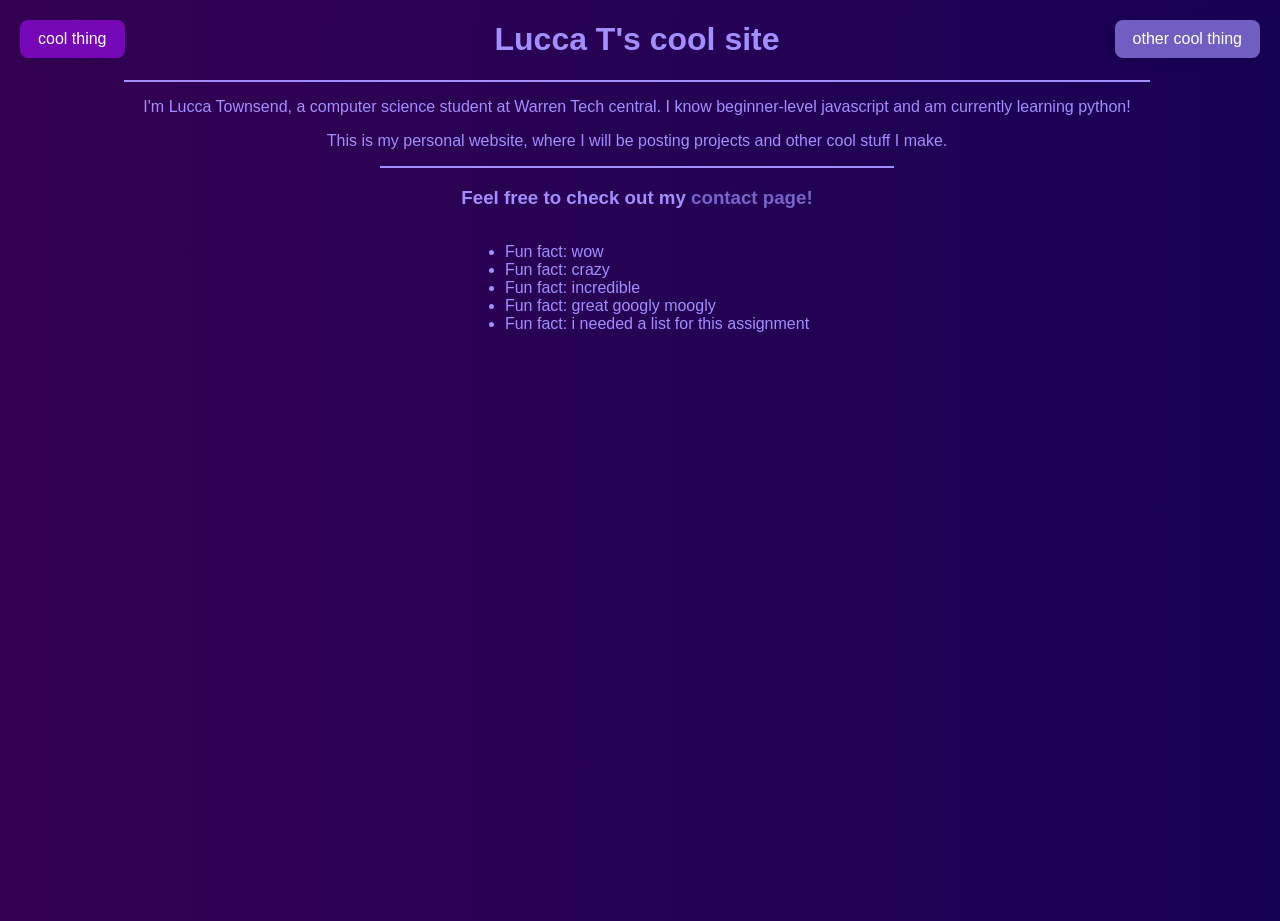
==== index.html @ ceeb12d8 "update all the files for consistency" ====
<!DOCTYPE html>
<html>
        <style>
            html, body {
                background-image: linear-gradient(to left, rgb(23, 1, 85),rgb(52, 0, 82));
            }
            body {
                font-family: Impact, Haettenschweiler, 'Arial Narrow Bold', sans-serif;
                color: rgb(163, 142, 255);
                text-align: center;
                height: 100vh;
                width: 100%;
                margin-left: -3px;
                margin-bottom: -5px;
                overflow: hidden;
            }
            a {
                color: rgb(120, 100, 200);
                text-decoration: none;
            }
            a:visited {
                color:  rgb(204, 120, 230);
            }
            a:hover {
                color: rgb(192, 180, 247);
                text-decoration: underline;
            }
            ul {
                text-align: left;
                display: inline-block;
            }
            
            hr {
                color: rgb(163, 142, 255);
                border: 1px solid rgb(163, 142, 255);
            }
        </style>
<head>
    <link rel="icon" href="favicon.png">
    <title>wow incredible haha</title>
    <meta name="viewport" content="width=device-width, initial-scale=1.0">
</head>
<body>
    <a href="list.html" style="position: absolute; top: 20px; right: 20px; text-decoration: none;">
        <button
        style="background-color: rgb(112, 94, 194);
        color: white; 
        border: none; 
        padding: 10px 18px; 
        border-radius: 8px; 
        font-size: 1em; 
        cursor: pointer; 
        box-shadow: 0 2px 8px rgba(0,0,0,0.15);">
        other cool thing
        </button>
    </a>
    <a href="https://studio.code.org/projects/gamelab/JleumA7faJVnflBPiVw_0CNx9EkTNoA5ZJxCznNXiYk" target="_blank" id="top-left-btn" style="position: absolute; top: 20px; left: 20px; text-decoration: none;">
        <button
        style="background-color: rgb(118, 7, 182);
        color: white; 
        border: none; 
        padding: 10px 18px; 
        border-radius: 8px; 
        font-size: 1em; 
        cursor: pointer; 
        box-shadow: 0 2px 8px rgba(0,0,0,0.15);
        ">cool thing
        </button>
    </a>
    <h1><span id="lucca-click" style="cursor:pointer; color:inherit;">L</span>ucca <span id="t-click" style="cursor:pointer; color:inherit;">T</span>'s cool site</h1>
    <hr style="border: 1px solid;" width="80%">
    <p>I'm Lucca Townsend, a computer science student at Warren Tech central. I know beginner-level javascript and am currently learning python!</p>
    <p>This is my personal website, where I will be posting projects and other cool stuff I make.</p>
    <hr style="border: 1px solid;" width="40%">
    <h3>Feel free to check out my <a href="contactme.html" style="text-decoration: none;">contact page! </a> </h3>
    <ul>
        <li>Fun fact: wow</li>
        <li>Fun fact: crazy</li>
        <li>Fun fact: incredible</li>
        <li>Fun fact: great googly moogly</li>
        <li>Fun fact: i needed a list for this assignment </li>
    </ul>
    <script>
        document.getElementById('lucca-click').onclick = function() {
            document.body.style.backgroundImage = "url('dontworry.png')";
            document.body.style.marginTop = "-20px";
            document.body.style.backgroundSize = "center";
            document.body.style.backgroundRepeat = "no-repeat";
            document.body.style.backgroundPosition = "center";
        };
        document.getElementById('t-click').onclick = function() {
            document.body.style.backgroundImage = "none";
            document.body.style.backgroundImage = "linear-gradient(to left, rgb(23, 1, 85),rgb(52, 0, 82)";
        };
// yeah this was made with ai but its funny so uhhh
    </script>
    
</body>
</html>
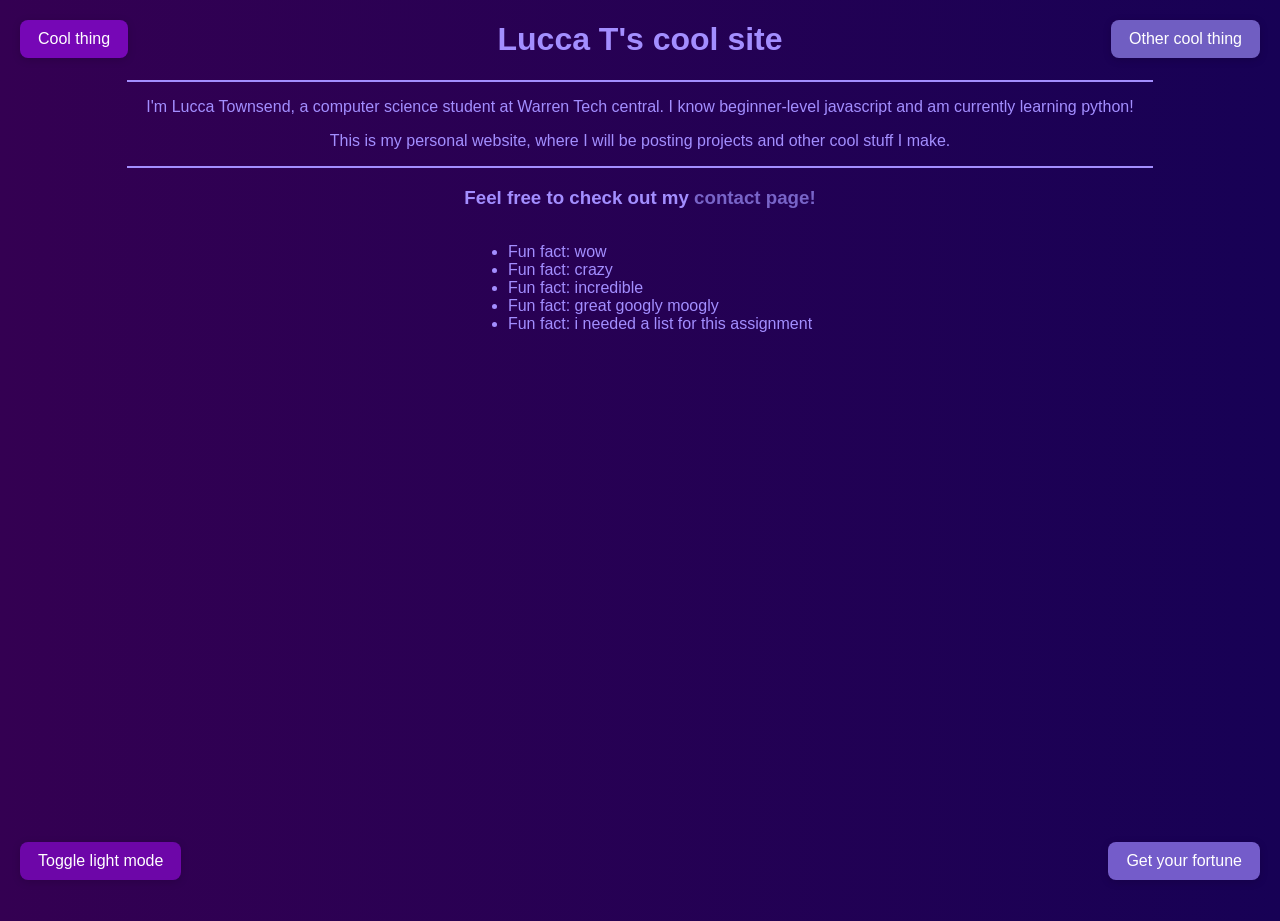
==== commit cd6c8b46: "add fortune and light mode button" ====
--- a/index.html
+++ b/index.html
@@ -1,60 +1,74 @@
 <!DOCTYPE html>
 <html>
-        <style>
-            html, body {
-                background-image: linear-gradient(to left, rgb(23, 1, 85),rgb(52, 0, 82));
-            }
-            body {
-                font-family: Impact, Haettenschweiler, 'Arial Narrow Bold', sans-serif;
-                color: rgb(163, 142, 255);
-                text-align: center;
-                height: 100vh;
-                width: 100%;
-                margin-left: -3px;
-                margin-bottom: -5px;
-                overflow: hidden;
-            }
-            a {
-                color: rgb(120, 100, 200);
-                text-decoration: none;
-            }
-            a:visited {
-                color:  rgb(204, 120, 230);
-            }
-            a:hover {
-                color: rgb(192, 180, 247);
-                text-decoration: underline;
-            }
-            ul {
-                text-align: left;
-                display: inline-block;
-            }
-            
-            hr {
-                color: rgb(163, 142, 255);
-                border: 1px solid rgb(163, 142, 255);
-            }
-        </style>
+<style>
+html, body {
+    height: 100%;
+    margin: 0;
+    padding: 0;
+    background-color: rgb(23, 1, 85);
+    background-image: linear-gradient(to left, rgb(23, 1, 85), rgb(52, 0, 82));
+}
+
+body {
+    font-family: Impact, Haettenschweiler, 'Arial Narrow Bold', sans-serif;
+    color: rgb(163, 142, 255);
+    text-align: center;
+    width: 100%;
+}
+
+html.light-mode {
+    background-color: rgb(245, 235, 255) !important;
+    background: linear-gradient(to left, rgb(208, 190, 255), rgb(206, 197, 248)) !important;
+    background-attachment: fixed !important;
+    color: black !important;
+}
+
+html.light-mode body {
+    background: transparent !important;
+    color: rgb(113, 66, 189);
+}
+
+a {
+    color: rgb(120, 100, 200);
+    text-decoration: none;
+}
+a:visited {
+    color: rgb(204, 120, 230);
+}
+a:hover {
+    color: rgb(192, 180, 247);
+    text-decoration: underline;
+}
+
+ul {
+    text-align: left;
+    display: inline-block;
+}
+
+hr {
+    color: rgb(163, 142, 255);
+    border: 1px solid rgb(163, 142, 255);
+    width: 80%;
+}
+</style>
 <head>
-    <link rel="icon" href="favicon.png">
-    <title>wow incredible haha</title>
-    <meta name="viewport" content="width=device-width, initial-scale=1.0">
+<script>
+function toggleLightMode() {
+    document.documentElement.classList.toggle('light-mode');
+    document.body.classList.toggle('light-mode');
+}
+</script>
+<link rel="icon" href="favicon.png">
+<title>wow incredible haha</title>
+<meta name="viewport" content="width=device-width, initial-scale=1.0">
 </head>
 <body>
-    <a href="list.html" style="position: absolute; top: 20px; right: 20px; text-decoration: none;">
-        <button
-        style="background-color: rgb(112, 94, 194);
-        color: white; 
-        border: none; 
-        padding: 10px 18px; 
-        border-radius: 8px; 
-        font-size: 1em; 
-        cursor: pointer; 
-        box-shadow: 0 2px 8px rgba(0,0,0,0.15);">
-        other cool thing
-        </button>
-    </a>
-    <a href="https://studio.code.org/projects/gamelab/JleumA7faJVnflBPiVw_0CNx9EkTNoA5ZJxCznNXiYk" target="_blank" id="top-left-btn" style="position: absolute; top: 20px; left: 20px; text-decoration: none;">
+<a href="list.html" style="position: absolute; top: 20px; right: 20px; text-decoration: none;">
+    <button style="background-color: rgb(112, 94, 194); color: white; border: none; padding: 10px 18px; border-radius: 8px; font-size: 1em; cursor: pointer; box-shadow: 0 2px 8px rgba(0,0,0,0.15);">
+    Other cool thing
+    </button>
+</a>
+<a href="https://studio.code.org/projects/gamelab/JleumA7faJVnflBPiVw_0CNx9EkTNoA5ZJxCznNXiYk" target="_blank" id="top-left-btn" style="position: absolute; top: 20px; left: 20px; text-decoration: none;">
         <button
         style="background-color: rgb(118, 7, 182);
         color: white; 
@@ -64,36 +78,90 @@
         font-size: 1em; 
         cursor: pointer; 
         box-shadow: 0 2px 8px rgba(0,0,0,0.15);
-        ">cool thing
+        ">Cool thing
         </button>
-    </a>
-    <h1><span id="lucca-click" style="cursor:pointer; color:inherit;">L</span>ucca <span id="t-click" style="cursor:pointer; color:inherit;">T</span>'s cool site</h1>
-    <hr style="border: 1px solid;" width="80%">
-    <p>I'm Lucca Townsend, a computer science student at Warren Tech central. I know beginner-level javascript and am currently learning python!</p>
-    <p>This is my personal website, where I will be posting projects and other cool stuff I make.</p>
-    <hr style="border: 1px solid;" width="40%">
-    <h3>Feel free to check out my <a href="contactme.html" style="text-decoration: none;">contact page! </a> </h3>
-    <ul>
-        <li>Fun fact: wow</li>
-        <li>Fun fact: crazy</li>
-        <li>Fun fact: incredible</li>
-        <li>Fun fact: great googly moogly</li>
-        <li>Fun fact: i needed a list for this assignment </li>
-    </ul>
-    <script>
-        document.getElementById('lucca-click').onclick = function() {
-            document.body.style.backgroundImage = "url('dontworry.png')";
-            document.body.style.marginTop = "-20px";
-            document.body.style.backgroundSize = "center";
-            document.body.style.backgroundRepeat = "no-repeat";
-            document.body.style.backgroundPosition = "center";
-        };
-        document.getElementById('t-click').onclick = function() {
-            document.body.style.backgroundImage = "none";
-            document.body.style.backgroundImage = "linear-gradient(to left, rgb(23, 1, 85),rgb(52, 0, 82)";
-        };
-// yeah this was made with ai but its funny so uhhh
-    </script>
+</a>
+<h1><span id="lucca-click" style="cursor:pointer; color:inherit;">L</span>ucca <span id="t-click" style="cursor:pointer; color:inherit;">T</span>'s cool site</h1>
+<hr style="border: 1px solid;" width="80%">
+<p>I'm Lucca Townsend, a computer science student at Warren Tech central. I know beginner-level javascript and am currently learning python!</p>
+<p>This is my personal website, where I will be posting projects and other cool stuff I make.</p>
+<hr style="border: 1px solid;" width="40%">
+<h3>Feel free to check out my <a href="contactme.html" style="text-decoration: none;">contact page! </a> </h3>
+<ul>
+    <li>Fun fact: wow</li>
+    <li>Fun fact: crazy</li>
+    <li>Fun fact: incredible</li>
+    <li>Fun fact: great googly moogly</li>
+    <li>Fun fact: i needed a list for this assignment </li>
+</ul>
+<br>
+<button onclick="toggleLightMode()" style="background-color: rgb(109, 6, 168); position: absolute; bottom: 20px; left: 20px; 
+    color: white; 
+    border: none; 
+    padding: 10px 18px; 
+    border-radius: 8px; 
+    font-size: 1em; 
+    cursor: pointer; 
+    box-shadow: 0 2px 8px rgba(0,0,0,0.15);">
+    Toggle light mode
+</button>
+<button onclick="getFortune()" style="background-color: rgb(116, 92, 202); position: absolute; bottom: 20px; right: 20px; 
+    color: white; 
+    border: none; 
+    padding: 10px 18px; 
+    border-radius: 8px; 
+    font-size: 1em; 
+    cursor: pointer; 
+    box-shadow: 0 2px 8px rgba(0,0,0,0.15);">
+    Get your fortune
+</button>
+<script>
+document.getElementById('lucca-click').onclick = function() {
+    document.body.style.backgroundImage = "url('dontworry.png')";
+    document.body.style.marginTop = "-20px";
+    document.body.style.backgroundSize = "center";
+    document.body.style.backgroundRepeat = "no-repeat";
+    document.body.style.backgroundPosition = "center";
+};
+document.getElementById('t-click').onclick = function() {
+    document.body.style.backgroundImage = "linear-gradient(to left, rgb(23, 1, 85), rgb(52, 0, 82))";
+};
+
+function getFortune() {
+
+    const fortunes = [
+        "A pleasant surprise is waiting for you.",
+        "Adventure awaits you around the next corner.",
+        "Your hard work will pay off today.",
+        "You will find a hidden treasure today.",
+        "Your creativity will shine bright today.",
+        "Good things come to those who wait.",
+        "Success is just around the corner.",
+        "You are destined for greatness.",
+        "Today is your lucky day!",
+        "Amazing opportunities are coming your way.",
+        "Your potential is limitless.",
+        "Believe in yourself and you will succeed.",
+        "Great things are happening for you.",
+        "The best is yet to come.",
+        "You are stronger than you think.",
+        "Your luck will turn around soon... maybe.",
+        "You will face a great challenge.",
+        "Not all is as it seems.",
+        "Misfortune will soon be yours.",
+        "Something unexpected will happen.",
+        "Ignore previous fortune.",
+        "You will be hungry again in one hour.",
+        "Your future is uncertain.",
+        "You are about to be confused."
+    ];
     
+
+    const randomIndex = Math.floor(Math.random() * fortunes.length);
+    
+
+    alert(fortunes[randomIndex]);
+}
+</script>
 </body>
-</html>+</html>
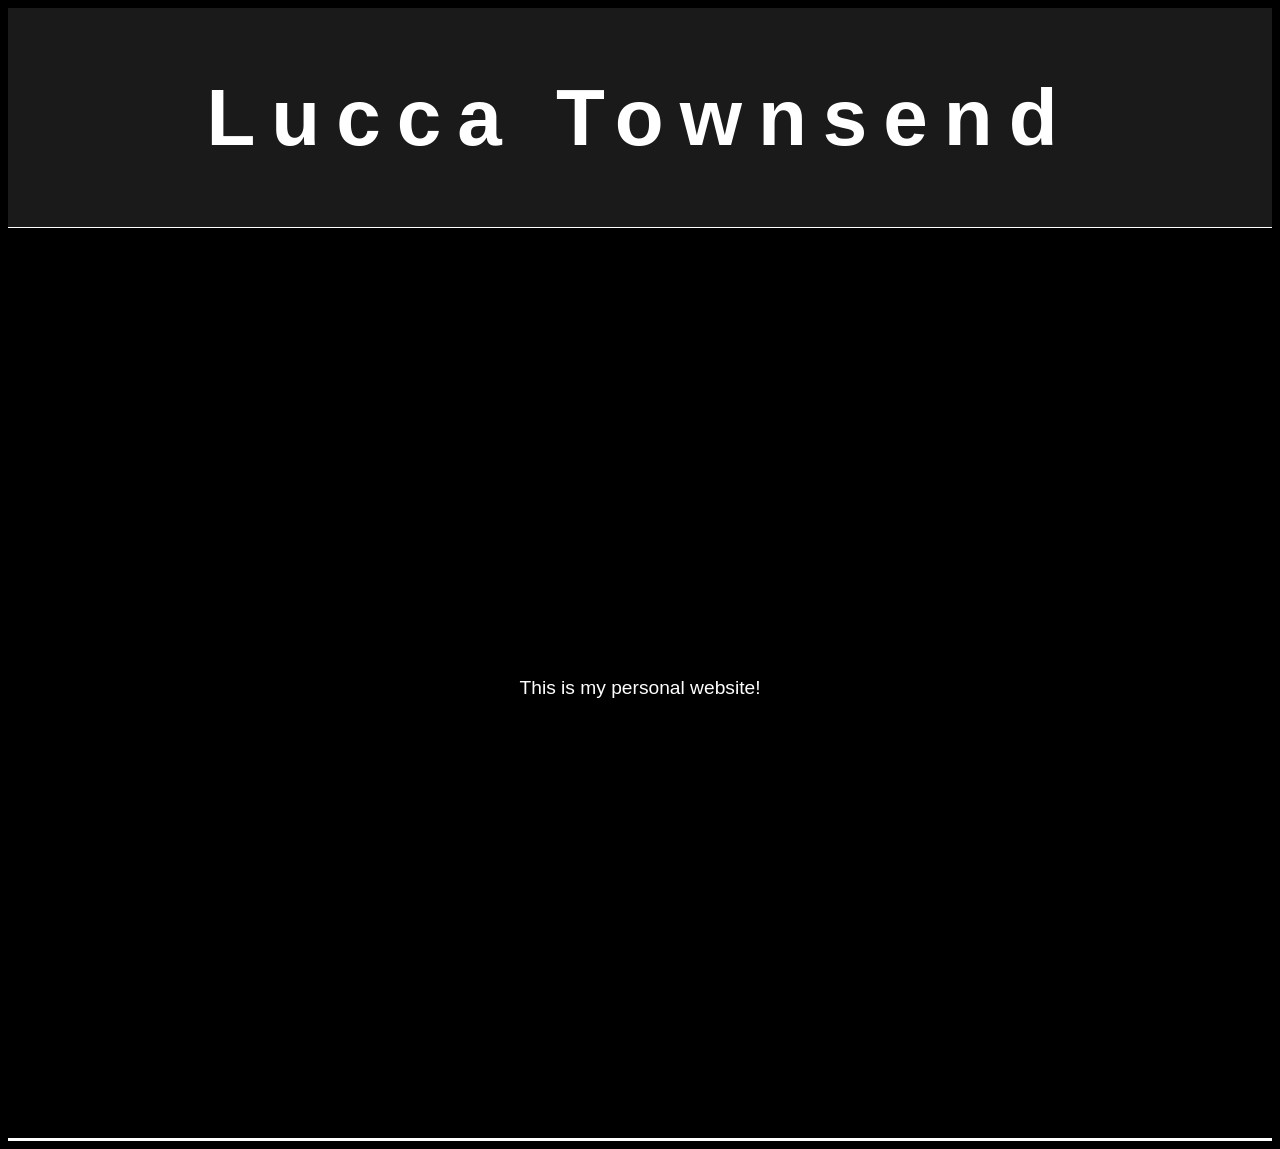
==== commit 5edaf521: "begin rework" ====
--- a/index.html
+++ b/index.html
@@ -1,167 +1,18 @@
 <!DOCTYPE html>
-<html>
-<style>
-html, body {
-    height: 100%;
-    margin: 0;
-    padding: 0;
-    background-color: rgb(23, 1, 85);
-    background-image: linear-gradient(to left, rgb(23, 1, 85), rgb(52, 0, 82));
-}
-
-body {
-    font-family: Impact, Haettenschweiler, 'Arial Narrow Bold', sans-serif;
-    color: rgb(163, 142, 255);
-    text-align: center;
-    width: 100%;
-}
-
-html.light-mode {
-    background-color: rgb(245, 235, 255) !important;
-    background: linear-gradient(to left, rgb(208, 190, 255), rgb(206, 197, 248)) !important;
-    background-attachment: fixed !important;
-    color: black !important;
-}
-
-html.light-mode body {
-    background: transparent !important;
-    color: rgb(113, 66, 189);
-}
-
-a {
-    color: rgb(120, 100, 200);
-    text-decoration: none;
-}
-a:visited {
-    color: rgb(204, 120, 230);
-}
-a:hover {
-    color: rgb(192, 180, 247);
-    text-decoration: underline;
-}
-
-ul {
-    text-align: left;
-    display: inline-block;
-}
-
-hr {
-    color: rgb(163, 142, 255);
-    border: 1px solid rgb(163, 142, 255);
-    width: 80%;
-}
-</style>
-<head>
-<script>
-function toggleLightMode() {
-    document.documentElement.classList.toggle('light-mode');
-    document.body.classList.toggle('light-mode');
-}
-</script>
-<link rel="icon" href="favicon.png">
-<title>wow incredible haha</title>
-<meta name="viewport" content="width=device-width, initial-scale=1.0">
-</head>
-<body>
-<a href="list.html" style="position: absolute; top: 20px; right: 20px; text-decoration: none;">
-    <button style="background-color: rgb(112, 94, 194); color: white; border: none; padding: 10px 18px; border-radius: 8px; font-size: 1em; cursor: pointer; box-shadow: 0 2px 8px rgba(0,0,0,0.15);">
-    Other cool thing
-    </button>
-</a>
-<a href="https://studio.code.org/projects/gamelab/JleumA7faJVnflBPiVw_0CNx9EkTNoA5ZJxCznNXiYk" target="_blank" id="top-left-btn" style="position: absolute; top: 20px; left: 20px; text-decoration: none;">
-        <button
-        style="background-color: rgb(118, 7, 182);
-        color: white; 
-        border: none; 
-        padding: 10px 18px; 
-        border-radius: 8px; 
-        font-size: 1em; 
-        cursor: pointer; 
-        box-shadow: 0 2px 8px rgba(0,0,0,0.15);
-        ">Cool thing
-        </button>
-</a>
-<h1><span id="lucca-click" style="cursor:pointer; color:inherit;">L</span>ucca <span id="t-click" style="cursor:pointer; color:inherit;">T</span>'s cool site</h1>
-<hr style="border: 1px solid;" width="80%">
-<p>I'm Lucca Townsend, a computer science student at Warren Tech central. I know beginner-level javascript and am currently learning python!</p>
-<p>This is my personal website, where I will be posting projects and other cool stuff I make.</p>
-<hr style="border: 1px solid;" width="40%">
-<h3>Feel free to check out my <a href="contactme.html" style="text-decoration: none;">contact page! </a> </h3>
-<ul>
-    <li>Fun fact: wow</li>
-    <li>Fun fact: crazy</li>
-    <li>Fun fact: incredible</li>
-    <li>Fun fact: great googly moogly</li>
-    <li>Fun fact: i needed a list for this assignment </li>
-</ul>
-<br>
-<button onclick="toggleLightMode()" style="background-color: rgb(109, 6, 168); position: absolute; bottom: 20px; left: 20px; 
-    color: white; 
-    border: none; 
-    padding: 10px 18px; 
-    border-radius: 8px; 
-    font-size: 1em; 
-    cursor: pointer; 
-    box-shadow: 0 2px 8px rgba(0,0,0,0.15);">
-    Toggle light mode
-</button>
-<button onclick="getFortune()" style="background-color: rgb(116, 92, 202); position: absolute; bottom: 20px; right: 20px; 
-    color: white; 
-    border: none; 
-    padding: 10px 18px; 
-    border-radius: 8px; 
-    font-size: 1em; 
-    cursor: pointer; 
-    box-shadow: 0 2px 8px rgba(0,0,0,0.15);">
-    Get your fortune
-</button>
-<script>
-document.getElementById('lucca-click').onclick = function() {
-    document.body.style.backgroundImage = "url('dontworry.png')";
-    document.body.style.marginTop = "-20px";
-    document.body.style.backgroundSize = "center";
-    document.body.style.backgroundRepeat = "no-repeat";
-    document.body.style.backgroundPosition = "center";
-};
-document.getElementById('t-click').onclick = function() {
-    document.body.style.backgroundImage = "linear-gradient(to left, rgb(23, 1, 85), rgb(52, 0, 82))";
-};
-
-function getFortune() {
-
-    const fortunes = [
-        "A pleasant surprise is waiting for you.",
-        "Adventure awaits you around the next corner.",
-        "Your hard work will pay off today.",
-        "You will find a hidden treasure today.",
-        "Your creativity will shine bright today.",
-        "Good things come to those who wait.",
-        "Success is just around the corner.",
-        "You are destined for greatness.",
-        "Today is your lucky day!",
-        "Amazing opportunities are coming your way.",
-        "Your potential is limitless.",
-        "Believe in yourself and you will succeed.",
-        "Great things are happening for you.",
-        "The best is yet to come.",
-        "You are stronger than you think.",
-        "Your luck will turn around soon... maybe.",
-        "You will face a great challenge.",
-        "Not all is as it seems.",
-        "Misfortune will soon be yours.",
-        "Something unexpected will happen.",
-        "Ignore previous fortune.",
-        "You will be hungry again in one hour.",
-        "Your future is uncertain.",
-        "You are about to be confused."
-    ];
-    
-
-    const randomIndex = Math.floor(Math.random() * fortunes.length);
-    
-
-    alert(fortunes[randomIndex]);
-}
-</script>
-</body>
-</html>
+<html lang="en">
+    <head>
+        <meta charset="UTF-8">
+        <meta name="viewport" content="width=device-width, initial-scale=1.0">
+        <title>Lucca Townsend</title>
+        <link rel="stylesheet" href="style.css">
+        <link rel="icon" href="favicon.ico" type="image/x-icon">
+    </head>
+    <body>
+        <header>
+            <h1>Lucca Townsend</h1>
+        </header>
+        <main>
+            <p> This is my personal website!</p>
+        </main>
+    </body>
+</html>
--- a/style.css
+++ b/style.css
@@ -0,0 +1,47 @@
+body {
+    background-color: #000000;
+    font-family: -apple-system, BlinkMacSystemFont, "Segoe UI", Roboto, Helvetica, Arial, sans-serif
+}
+
+h1 {
+    animation: expand-kerning 1.9s cubic-bezier(0.22, 1, 0.36, 1) both;
+    color: #ffffff;
+    font-size: 5em;
+    letter-spacing: 0.08em;
+    text-align: center;
+}
+
+@keyframes expand-kerning {
+    from {
+        letter-spacing: -0.3em;
+    }
+    to {
+        letter-spacing: 0.20em;
+    }
+} 
+
+
+header {
+    background-color: #1a1a1a;
+    margin: 0 0 10px 0;
+    padding: 10px 0;
+    text-align: center;
+    top: 0;
+    border-bottom: 1px solid #ffffff;
+}
+
+main {
+    border-bottom: solid #ffffff;
+    display: flex;
+    flex-direction: column;
+    align-items: center;
+    justify-content: center;
+    height: 100vh;
+}
+
+main p {
+    color: #ffffff;
+    font-size: 1.2em;
+    text-align: center;
+    max-width: 600px;
+}
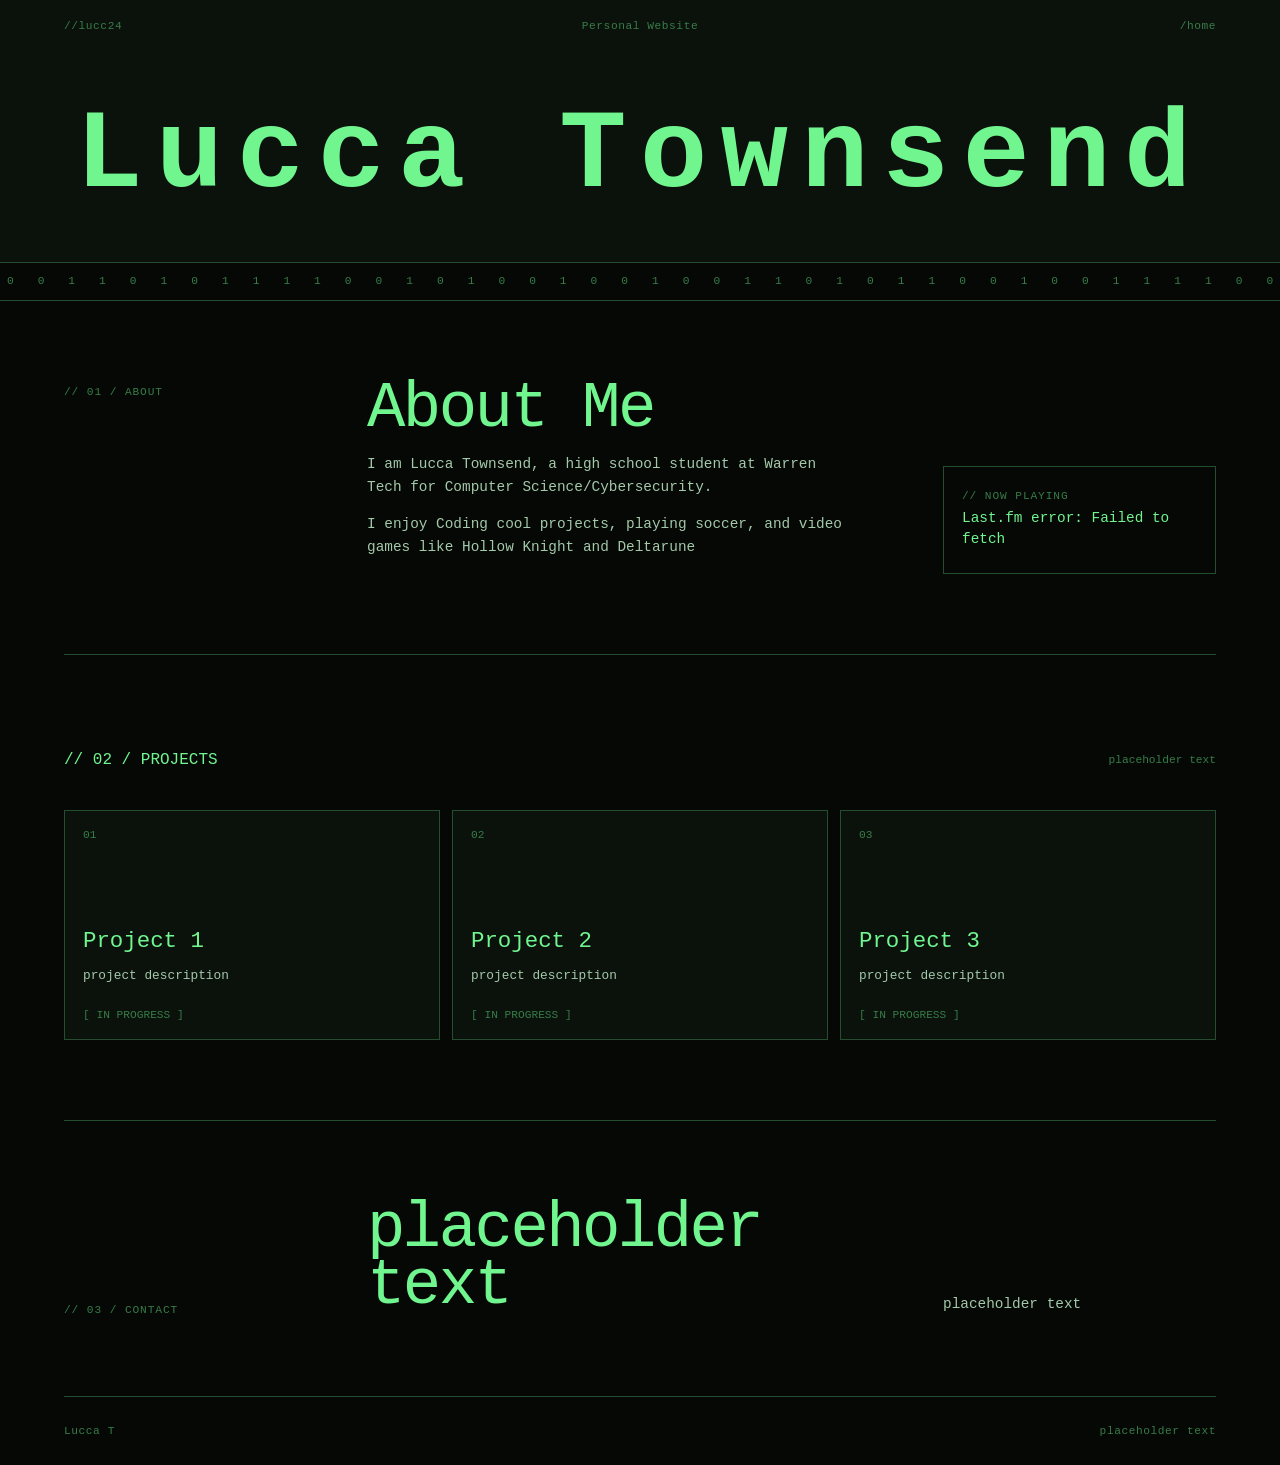
==== commit e4f5398e: "yippee" ====
--- a/index.html
+++ b/index.html
@@ -8,11 +8,131 @@
         <link rel="icon" href="favicon.ico" type="image/x-icon">
     </head>
     <body>
-        <header>
+        <header class="site-header">
+            <div class="topline">
+                <span>//lucc24</span>
+                <span>Personal Website</span>
+                <span>/home</span>
+            </div>
             <h1>Lucca Townsend</h1>
         </header>
+
+        <div class="binary-slider"></div>
+
         <main>
-            <p> This is my personal website!</p>
+            <section class="about-section">
+                <p>// 01 / ABOUT</p>
+                <div class="about-copy">
+                    <h2>About Me</h2>
+                    <p>I am Lucca Townsend, a high school student at Warren Tech for Computer Science/Cybersecurity.</p>
+                    <p>I enjoy Coding cool projects, playing soccer, and video games like Hollow Knight and Deltarune</p>
+                </div>
+                <div class="image-box">
+                    <p>// NOW PLAYING</p>
+                    <div id="lastfm-status" >Loading recent track...</div>
+                    <a id="lastfm-link" href="#" target="_blank" rel="noreferrer"></a>
+                </div>
+            </section>
+
+            <section class="work-section">
+                <div class="work-heading">
+                    <p>// 02 / PROJECTS</p>
+                    <p>placeholder text</p>
+                </div>
+                <div class="project-grid">
+                    <article class="project-card">
+                        <span>01</span>
+                        <h3>Project 1</h3>
+                        <p>project description</p>
+                        <span>[ IN PROGRESS ]</span>
+                    </article>
+                    <article class="project-card">
+                        <span>02</span>
+                        <h3>Project 2</h3>
+                        <p>project description</p>
+                        <span>[ IN PROGRESS ]</span>
+                    </article>
+                    <article class="project-card">
+                        <span>03</span>
+                        <h3>Project 3</h3>
+                        <p>project description</p>
+                        <span>[ IN PROGRESS ]</span>
+                    </article>
+                </div>
+            </section>
+
+            <section class="closing-section">
+                <p>// 03 / CONTACT</p>
+                <h2>placeholder text</h2>
+                <p>placeholder text</p>
+            </section>
         </main>
+
+        <footer>
+            <span>Lucca T</span>
+            <span>placeholder text</span>
+        </footer>
+        <script>
+            const binaryBar = document.querySelector('.binary-slider');
+            const digitCount = 50;
+
+            for (let index = 0; index < digitCount; index += 1) {
+                const digit = document.createElement('span');
+                digit.textContent = Math.random() > 0.5 ? '1' : '0';
+                binaryBar.append(digit);
+            }
+
+            setInterval(() => {
+                const digits = binaryBar.children;
+                const digit = digits[Math.floor(Math.random() * digits.length)];
+                digit.textContent = digit.textContent === '0' ? '1' : '0';
+            }, 40);
+
+            const lastFmUsername = 'Lucc33';
+            const lastFmApiKey = '7d7efadd2c796d8914ab1cd58b5594a8';
+            const lastFmStatus = document.querySelector('#lastfm-status');
+            const lastFmLink = document.querySelector('#lastfm-link');
+
+            async function loadLastFmTrack() {
+                if (lastFmUsername === 'YOUR_LASTFM_USERNAME' || lastFmApiKey === 'YOUR_LASTFM_API_KEY') {
+                    lastFmStatus.textContent = 'Add your Last.fm username and API key';
+                    return;
+                }
+
+                const params = new URLSearchParams({
+                    method: 'user.getrecenttracks',
+                    user: lastFmUsername,
+                    api_key: lastFmApiKey,
+                    format: 'json',
+                    limit: '1'
+                });
+
+                try {
+                    const response = await fetch(`https://ws.audioscrobbler.com/2.0/?${params}`);
+                    const data = await response.json();
+
+                    if (data.error) {
+                        throw new Error(data.message);
+                    }
+
+                    const track = data.recenttracks?.track?.[0];
+
+                    if (!track) {
+                        throw new Error('No recent track');
+                    }
+
+                    const isPlaying = track['@attr']?.nowplaying === 'true';
+                    lastFmStatus.textContent = `${isPlaying ? 'Playing' : 'Last played'}: ${track.name}`;
+                    lastFmLink.textContent = `${track.artist['#text']} / ${track.album['#text']}`;
+                    lastFmLink.href = track.url;
+                } catch (error) {
+                    lastFmStatus.textContent = `Last.fm error: ${error.message}`;
+                }
+            }
+
+            loadLastFmTrack();
+            setInterval(loadLastFmTrack, 30000);
+
+        </script>
     </body>
 </html>
--- a/style.css
+++ b/style.css
@@ -1,47 +1,218 @@
+* {
+    box-sizing: border-box;
+}
+
 body {
-    background-color: #000000;
-    font-family: -apple-system, BlinkMacSystemFont, "Segoe UI", Roboto, Helvetica, Arial, sans-serif
+    background-color: #050805;
+    color: #70f58f;
+    font-family: "Courier New", monospace;
+    margin: 0;
+}
+
+.site-header {
+    background-color: #0b120c;
+    border-bottom: 1px solid #244e2f;
+    padding: 20px 5vw 36px;
+}
+
+.topline {
+    display: grid;
+    grid-template-columns: 1fr auto 1fr;
+}
+
+.topline > span:last-child {
+    justify-self: end;
+}
+
+footer,
+.work-heading {
+    align-items: center;
+    display: flex;
+    justify-content: space-between;
+}
+
+.topline,
+footer {
+    color: #377c48;
+    font-size: 0.7rem;
+    letter-spacing: 0.05em;
 }
 
 h1 {
-    animation: expand-kerning 1.9s cubic-bezier(0.22, 1, 0.36, 1) both;
-    color: #ffffff;
-    font-size: 5em;
-    letter-spacing: 0.08em;
+    animation: expand-kerning 1.5s cubic-bezier(0.22, 1, 0.36, 1) both;
+    font-size: 7rem;
+    letter-spacing: 0.12em;
+    line-height: 0.9;
+    margin: 75px 0 18px;
     text-align: center;
+}
+
+h1 span,
+h2 span {
+    color: #377c48;
 }
 
 @keyframes expand-kerning {
     from {
-        letter-spacing: -0.3em;
+        letter-spacing: -0.45em;
+        opacity: 0;
     }
     to {
-        letter-spacing: 0.20em;
+        letter-spacing: 0.12em;
+        opacity: 1;
     }
-} 
-
-
-header {
-    background-color: #1a1a1a;
-    margin: 0 0 10px 0;
-    padding: 10px 0;
-    text-align: center;
-    top: 0;
-    border-bottom: 1px solid #ffffff;
+}
+
+
+.binary-slider {
+    align-items: center;
+    background-color: #050805;
+    border-bottom: 1px solid #244e2f;
+    display: flex;
+    gap: clamp(8px, 2vw, 24px);
+    height: 38px;
+    justify-content: center;
+    overflow: hidden;
+    padding: 0 12px;
+}
+
+.binary-slider span {
+    color: #377c48;
+    flex: 0 0 auto;
+    font-size: 0.7rem;
+    line-height: 1;
 }
 
 main {
-    border-bottom: solid #ffffff;
+    margin: 0 5vw;
+}
+
+.about-section,
+.work-section,
+.closing-section {
+    border-bottom: 1px solid #244e2f;
+    padding: 80px 0;
+}
+
+.about-section {
+    display: grid;
+    gap: 30px;
+    grid-template-columns: 1fr 2fr 1fr;
+}
+
+main section > p:first-child,
+.image-box > p {
+    color: #377c48;
+    font-size: 0.7rem;
+    letter-spacing: 0.08em;
+    margin: 5px 0 0;
+    text-transform: uppercase;
+}
+
+.about-copy {
+    grid-column: 2;
+}
+
+h2 {
+    font-size: 4rem;
+    font-weight: normal;
+    letter-spacing: -0.04em;
+    line-height: 0.9;
+    margin: 0;
+}
+
+.about-copy p,
+.closing-section > p:last-child {
+    color: #a4c9aa;
+    font-size: 0.9rem;
+    line-height: 1.6;
+    max-width: 480px;
+}
+
+.image-box {
+    align-self: end;
+    border: 1px solid #244e2f;
     display: flex;
     flex-direction: column;
-    align-items: center;
-    justify-content: center;
-    height: 100vh;
-}
-
-main p {
-    color: #ffffff;
-    font-size: 1.2em;
-    text-align: center;
-    max-width: 600px;
-}+    gap: 6px;
+    padding: 18px;
+}
+
+#lastfm-status {
+    font-size: 0.9rem;
+    line-height: 1.4;
+}
+
+#lastfm-link {
+    color: #a4c9aa;
+    font-size: 0.75rem;
+    line-height: 1.4;
+}
+
+
+
+.work-heading {
+    margin-bottom: 25px;
+}
+
+.work-heading > p:last-child {
+    color: #377c48;
+    font-size: 0.7rem;
+    margin: 0;
+}
+
+.project-grid {
+    display: grid;
+    gap: 12px;
+    grid-template-columns: repeat(3, 1fr);
+}
+
+.project-card {
+    background-color: #0b120c;
+    border: 1px solid #244e2f;
+    display: flex;
+    flex-direction: column;
+    min-height: 230px;
+    padding: 18px;
+}
+
+
+.project-card > span {
+    color: #377c48;
+    font-size: 0.7rem;
+}
+
+.project-card h3 {
+    font-size: 1.4rem;
+    font-weight: normal;
+    margin: auto 0 12px;
+}
+
+.project-card p {
+    color: #a4c9aa;
+    font-size: 0.8rem;
+    line-height: 1.5;
+    margin: 0 0 24px;
+}
+
+
+
+.closing-section {
+    align-items: end;
+    display: grid;
+    gap: 30px;
+    grid-template-columns: 1fr 2fr 1fr;
+}
+
+.closing-section h2 {
+    grid-column: 2;
+}
+
+.closing-section > p:last-child {
+    margin: 0;
+}
+
+footer {
+    gap: 20px;
+    margin: 28px 5vw;
+}
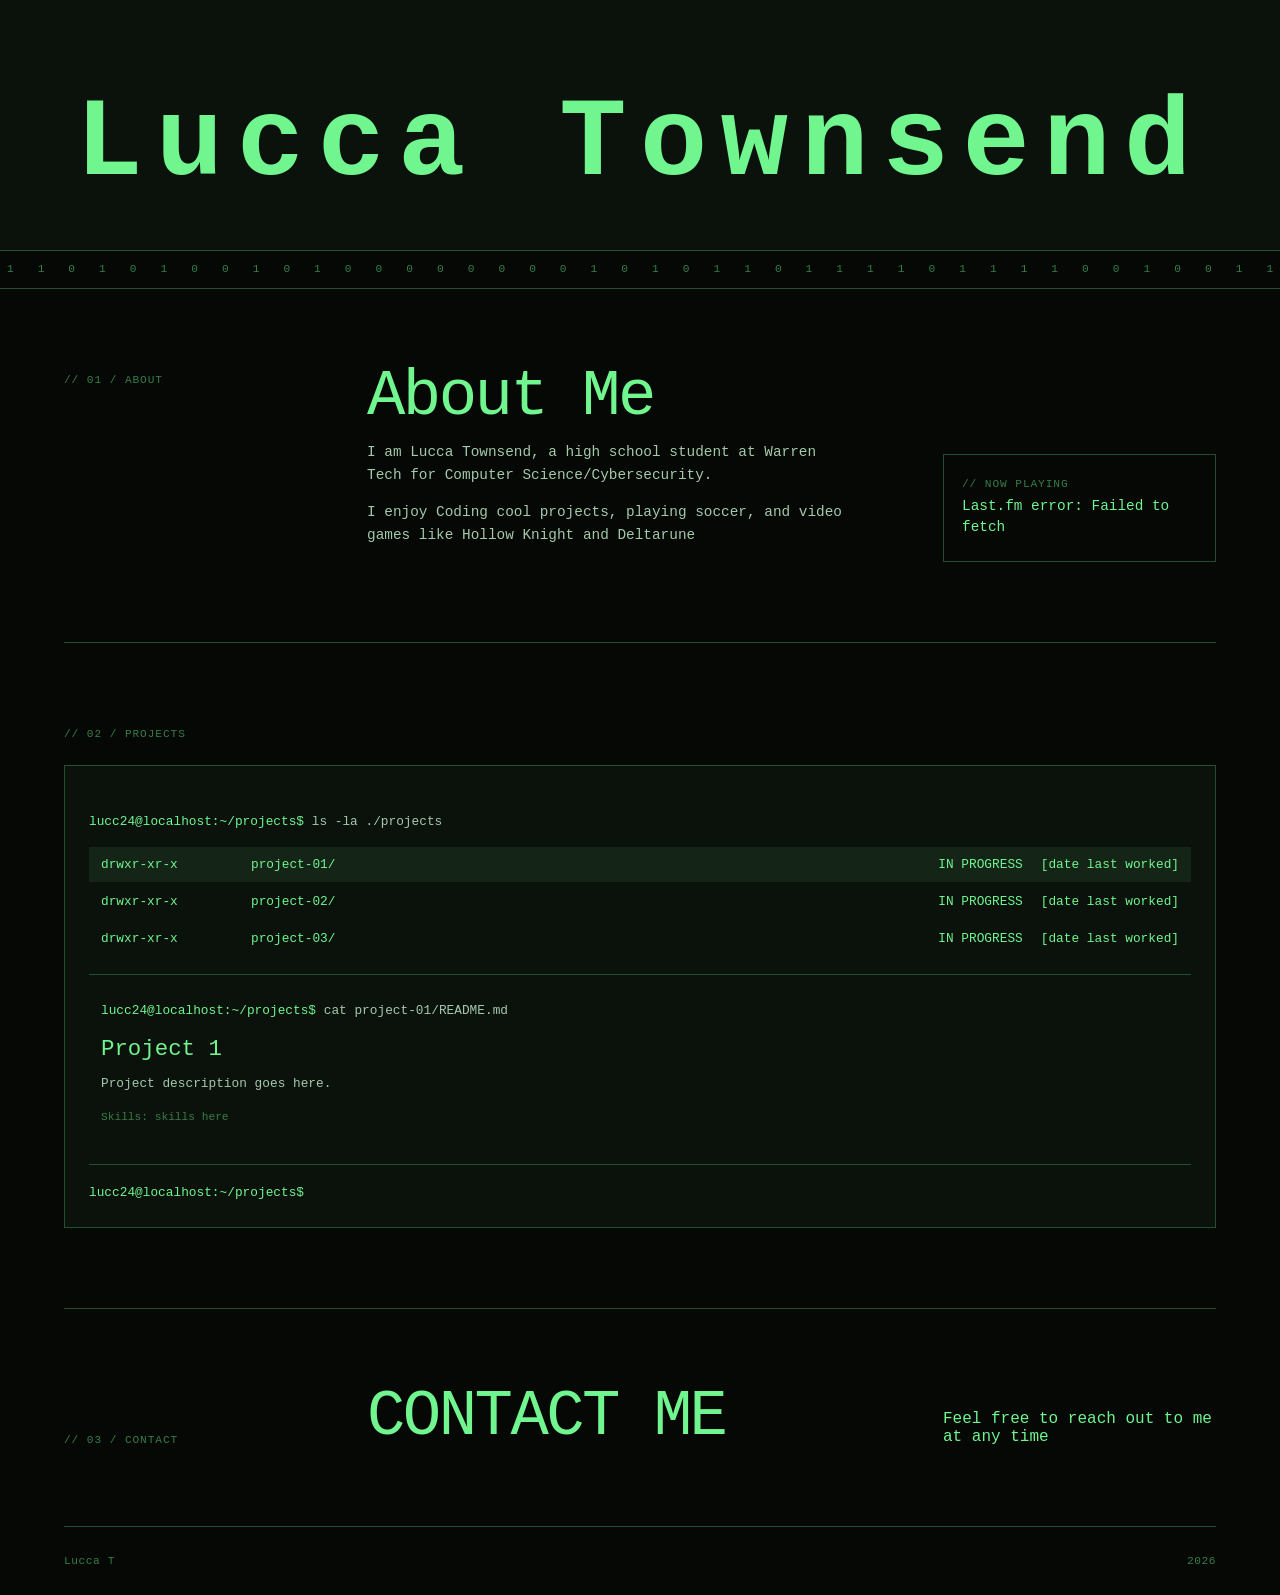
==== commit 1f7d37a9: "changes" ====
--- a/index.html
+++ b/index.html
@@ -9,11 +9,7 @@
     </head>
     <body>
         <header class="site-header">
-            <div class="topline">
-                <span>//lucc24</span>
-                <span>Personal Website</span>
-                <span>/home</span>
-            </div>
+            
             <h1>Lucca Townsend</h1>
         </header>
 
@@ -21,14 +17,14 @@
 
         <main>
             <section class="about-section">
-                <p>// 01 / ABOUT</p>
+                <p class="section-label">// 01 / ABOUT</p>
                 <div class="about-copy">
                     <h2>About Me</h2>
                     <p>I am Lucca Townsend, a high school student at Warren Tech for Computer Science/Cybersecurity.</p>
                     <p>I enjoy Coding cool projects, playing soccer, and video games like Hollow Knight and Deltarune</p>
                 </div>
                 <div class="image-box">
-                    <p>// NOW PLAYING</p>
+                    <p class="section-label">// NOW PLAYING</p>
                     <div id="lastfm-status" >Loading recent track...</div>
                     <a id="lastfm-link" href="#" target="_blank" rel="noreferrer"></a>
                 </div>
@@ -36,41 +32,61 @@
 
             <section class="work-section">
                 <div class="work-heading">
-                    <p>// 02 / PROJECTS</p>
-                    <p>placeholder text</p>
+                    <p class="section-label">// 02 / PROJECTS</p>
+
                 </div>
-                <div class="project-grid">
-                    <article class="project-card">
-                        <span>01</span>
-                        <h3>Project 1</h3>
-                        <p>project description</p>
-                        <span>[ IN PROGRESS ]</span>
-                    </article>
-                    <article class="project-card">
-                        <span>02</span>
-                        <h3>Project 2</h3>
-                        <p>project description</p>
-                        <span>[ IN PROGRESS ]</span>
-                    </article>
-                    <article class="project-card">
-                        <span>03</span>
-                        <h3>Project 3</h3>
-                        <p>project description</p>
-                        <span>[ IN PROGRESS ]</span>
-                    </article>
+                <div class="project-terminal">
+                    <div class="terminal-header">
+                        </div>
+                    <div class="terminal-body">
+                        <p class="terminal-line"><span class="prompt">lucc24@localhost:~/projects$</span> ls -la ./projects</p>
+                        <div class="project-list">
+                            <button class="project-entry active" type="button" data-project="01">
+                                <span>drwxr-xr-x</span>
+                                <span></span>
+                                <strong>project-01/</strong>
+                                <span>IN PROGRESS</span>
+                                <span>[date last worked]</span>
+                            </button>
+                            <button class="project-entry" type="button" data-project="02">
+                                <span>drwxr-xr-x</span>
+                                <span></span>
+                                <strong>project-02/</strong>
+                                <span>IN PROGRESS</span>
+                                <span>[date last worked]</span>
+                            </button>
+                            <button class="project-entry" type="button" data-project="03">
+                                <span>drwxr-xr-x</span>
+                                <span></span>
+                                <strong>project-03/</strong>
+                                <span>IN PROGRESS</span>
+                                <span>[date last worked]</span>
+                            </button>
+                        </div>
+                        <div class="project-detail">
+                            <p class="terminal-line"><span class="prompt">lucc24@localhost:~/projects$</span> cat project-01/README.md</p>
+                            <h3>Project 1</h3>
+                            <p class="project-description">Project description goes here.</p>
+                            <p class="project-skills">Skills: skills here</p>
+                        </div>
+                        <div class="terminal-input-line">
+                            <span>lucc24@localhost:~/projects$</span>
+                            <input id="terminal-input" type="text">
+                        </div>
+                    </div>
                 </div>
             </section>
 
             <section class="closing-section">
-                <p>// 03 / CONTACT</p>
-                <h2>placeholder text</h2>
-                <p>placeholder text</p>
+                <p class="section-label">// 03 / CONTACT</p>
+                <h2>CONTACT ME</h2>
+                <p class="contact-copy">Feel free to reach out to me at any time</p>
             </section>
         </main>
 
         <footer>
             <span>Lucca T</span>
-            <span>placeholder text</span>
+            <span>2026</span>
         </footer>
         <script>
             const binaryBar = document.querySelector('.binary-slider');
@@ -88,6 +104,45 @@
                 digit.textContent = digit.textContent === '0' ? '1' : '0';
             }, 40);
 
+            const projectDetails = {
+                '01': {
+                    name: 'Project 1',
+                    description: 'Project description goes here. ',
+                    Skills: 'skills here',
+                },
+                '02': {
+                    name: 'Project 2',
+                    description: 'Project description goes here. ',
+                    Skills: 'skills here',
+                },
+                '03': {
+                    name: 'Project 3',
+                    description: 'Project description goes here. ',
+                    Skills: 'skills here',
+                }
+            };
+
+            const projectEntries = document.querySelectorAll('.project-entry');
+            const projectDetail = document.querySelector('.project-detail');
+
+            projectEntries.forEach((entry) => {
+                entry.addEventListener('click', () => {
+                    const project = projectDetails[entry.dataset.project];
+
+                    projectEntries.forEach((item) => {
+                        const isActive = item === entry;
+                        item.classList.toggle('active', isActive);
+                    });
+
+                    projectDetail.innerHTML = `
+                        <p class="terminal-line"><span class="prompt">lucc24@localhost:~/projects$</span> cat project-${entry.dataset.project}/README.md</p>
+                        <h3>${project.name}</h3>
+                        <p class="project-description">${project.description}</p>
+                        <p class="project-skills">Skills: ${project.Skills} </p>
+                    `;
+                });
+            });
+
             const lastFmUsername = 'Lucc33';
             const lastFmApiKey = '7d7efadd2c796d8914ab1cd58b5594a8';
             const lastFmStatus = document.querySelector('#lastfm-status');
@@ -95,7 +150,6 @@
 
             async function loadLastFmTrack() {
                 if (lastFmUsername === 'YOUR_LASTFM_USERNAME' || lastFmApiKey === 'YOUR_LASTFM_API_KEY') {
-                    lastFmStatus.textContent = 'Add your Last.fm username and API key';
                     return;
                 }
 
--- a/style.css
+++ b/style.css
@@ -15,14 +15,7 @@
     padding: 20px 5vw 36px;
 }
 
-.topline {
-    display: grid;
-    grid-template-columns: 1fr auto 1fr;
-}
-
-.topline > span:last-child {
-    justify-self: end;
-}
+
 
 footer,
 .work-heading {
@@ -45,11 +38,6 @@
     line-height: 0.9;
     margin: 75px 0 18px;
     text-align: center;
-}
-
-h1 span,
-h2 span {
-    color: #377c48;
 }
 
 @keyframes expand-kerning {
@@ -100,8 +88,8 @@
     grid-template-columns: 1fr 2fr 1fr;
 }
 
-main section > p:first-child,
-.image-box > p {
+.section-label,
+.work-heading p {
     color: #377c48;
     font-size: 0.7rem;
     letter-spacing: 0.08em;
@@ -122,7 +110,7 @@
 }
 
 .about-copy p,
-.closing-section > p:last-child {
+.contact-description {
     color: #a4c9aa;
     font-size: 0.9rem;
     line-height: 1.6;
@@ -155,45 +143,115 @@
     margin-bottom: 25px;
 }
 
-.work-heading > p:last-child {
-    color: #377c48;
-    font-size: 0.7rem;
-    margin: 0;
-}
-
-.project-grid {
-    display: grid;
-    gap: 12px;
-    grid-template-columns: repeat(3, 1fr);
-}
-
-.project-card {
+.project-terminal {
     background-color: #0b120c;
     border: 1px solid #244e2f;
-    display: flex;
-    flex-direction: column;
-    min-height: 230px;
-    padding: 18px;
-}
-
-
-.project-card > span {
-    color: #377c48;
-    font-size: 0.7rem;
-}
-
-.project-card h3 {
+    margin: 0 auto;
+    max-width: 1400px;
+}
+
+.terminal-header {
+    color: #a4c9aa;
+    display: flex;
+    font-size: 0.75rem;
+    justify-content: space-between;
+    padding: 12px 18px;
+}
+
+.terminal-body {
+    padding: 24px;
+}
+
+.terminal-line {
+    color: #a4c9aa;
+    font-size: 0.8rem;
+    margin: 0 0 18px;
+}
+
+.terminal-line .prompt {
+    color: #70f58f;
+}
+
+.project-list {
+    border-bottom: 1px solid #244e2f;
+    display: grid;
+    gap: 2px;
+    padding-bottom: 18px;
+}
+
+.project-entry {
+    align-items: center;
+    background: transparent;
+    border: 0;
+    color: #70f58f;
+    cursor: pointer;
+    display: grid;
+    font: inherit;
+    gap: 18px;
+    grid-template-columns: 90px 24px 1fr auto auto;
+    padding: 10px 12px;
+    text-align: left;
+    width: 100%;
+}
+
+.project-entry:hover,
+.project-entry.active {
+    background-color: #142518;
+}
+
+.project-entry > span,
+.project-entry strong {
+    font-size: 0.8rem;
+    font-weight: normal;
+}
+
+.project-detail {
+    border-bottom: 1px solid #244e2f;
+    min-height: 190px;
+    padding: 28px 12px 20px;
+}
+
+.project-detail h3 {
     font-size: 1.4rem;
     font-weight: normal;
-    margin: auto 0 12px;
-}
-
-.project-card p {
+    margin: 0 0 12px;
+}
+
+.project-description {
     color: #a4c9aa;
     font-size: 0.8rem;
     line-height: 1.5;
-    margin: 0 0 24px;
-}
+    margin: 0 0 18px;
+    max-width: 560px;
+}
+
+.project-skills {
+    color: #377c48;
+    font-size: 0.7rem;
+    margin: 0;
+}
+
+.terminal-input-line {
+    align-items: center;
+    display: flex;
+    gap: 8px;
+    margin: 18px 0 0;
+}
+
+.terminal-input-line > span {
+    color: #70f58f;
+    font-size: 0.8rem;
+}
+
+#terminal-input {
+    background: transparent;
+    border: 0;
+    color: #70f58f;
+    flex: 1;
+    font: inherit;
+    outline: 0;
+}
+
 
 
 
@@ -208,7 +266,7 @@
     grid-column: 2;
 }
 
-.closing-section > p:last-child {
+.contact-copy {
     margin: 0;
 }
 
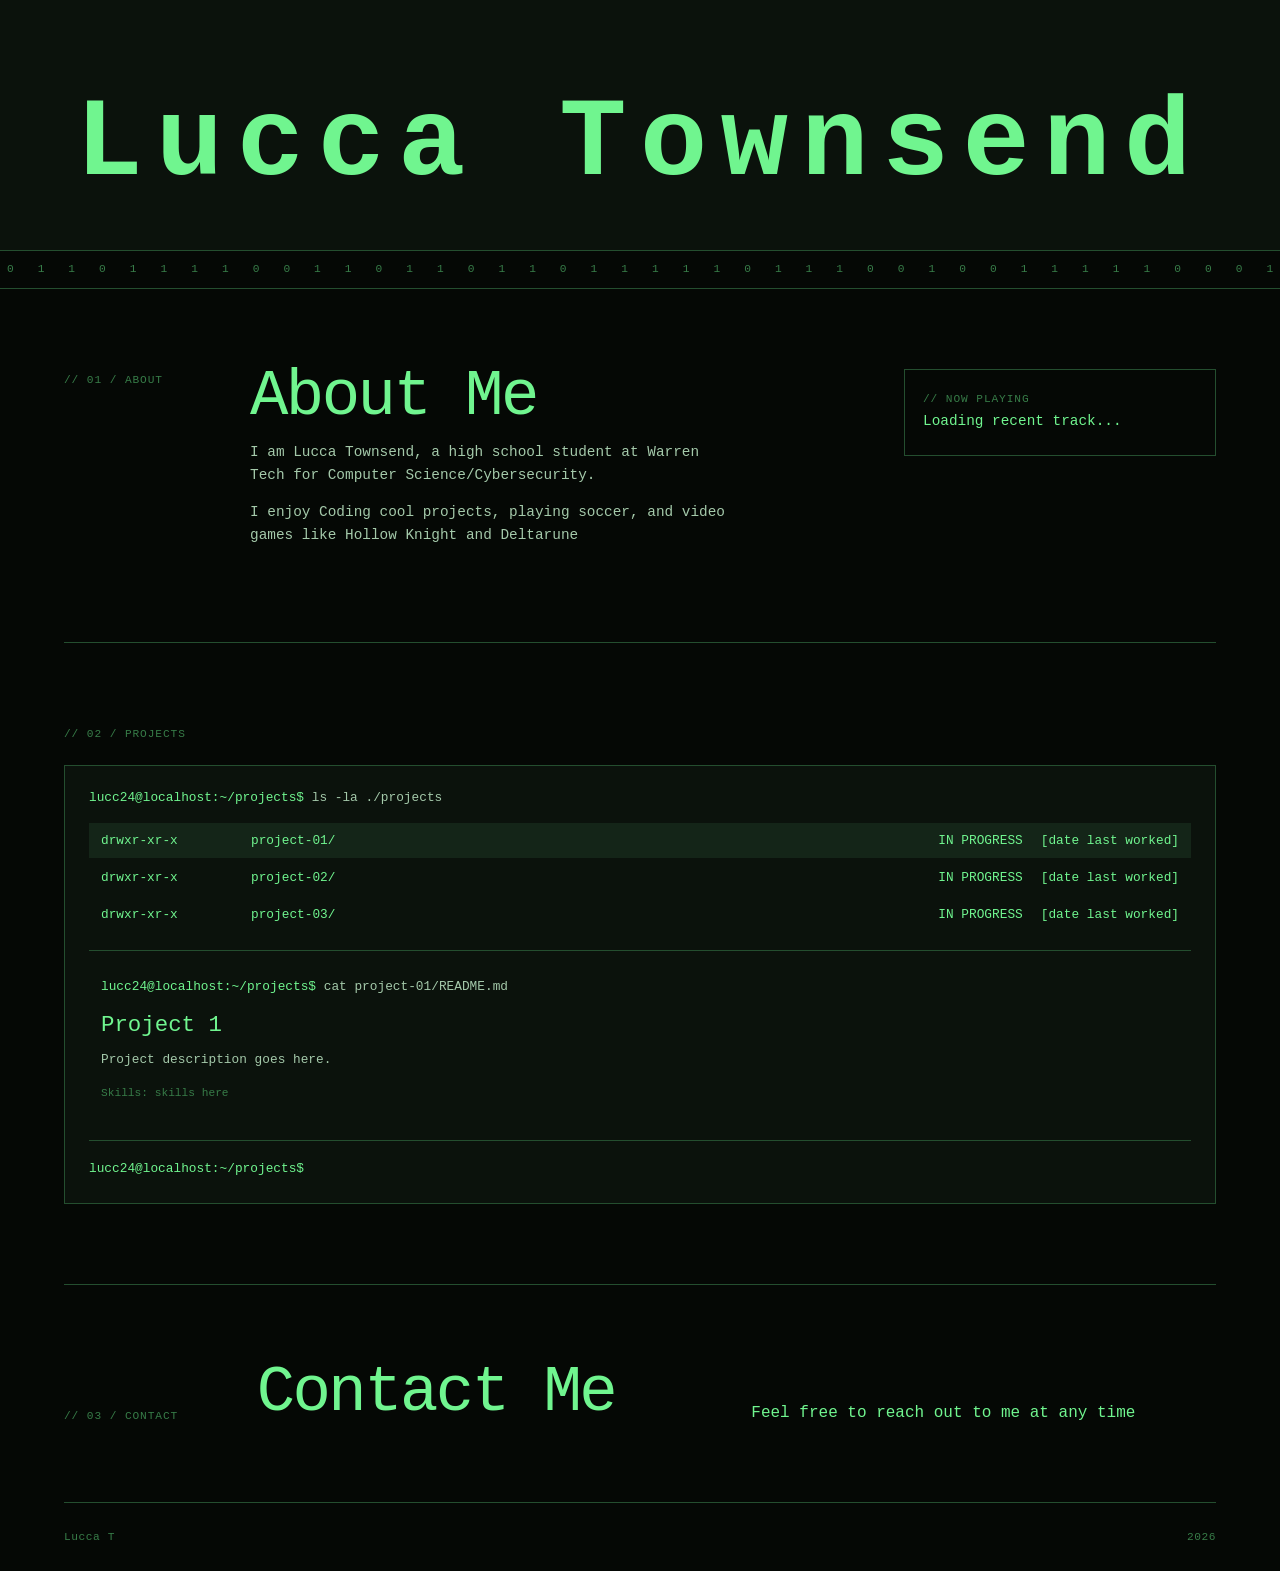
==== commit 76be6f1b: "fixing sum stuff" ====
--- a/index.html
+++ b/index.html
@@ -5,7 +5,6 @@
         <meta name="viewport" content="width=device-width, initial-scale=1.0">
         <title>Lucca Townsend</title>
         <link rel="stylesheet" href="style.css">
-        <link rel="icon" href="favicon.ico" type="image/x-icon">
     </head>
     <body>
         <header class="site-header">
@@ -18,7 +17,7 @@
         <main>
             <section class="about-section">
                 <p class="section-label">// 01 / ABOUT</p>
-                <div class="about-copy">
+                <div class="about-text">
                     <h2>About Me</h2>
                     <p>I am Lucca Townsend, a high school student at Warren Tech for Computer Science/Cybersecurity.</p>
                     <p>I enjoy Coding cool projects, playing soccer, and video games like Hollow Knight and Deltarune</p>
@@ -36,51 +35,47 @@
 
                 </div>
                 <div class="project-terminal">
-                    <div class="terminal-header">
-                        </div>
-                    <div class="terminal-body">
-                        <p class="terminal-line"><span class="prompt">lucc24@localhost:~/projects$</span> ls -la ./projects</p>
-                        <div class="project-list">
-                            <button class="project-entry active" type="button" data-project="01">
-                                <span>drwxr-xr-x</span>
-                                <span></span>
-                                <strong>project-01/</strong>
-                                <span>IN PROGRESS</span>
-                                <span>[date last worked]</span>
-                            </button>
-                            <button class="project-entry" type="button" data-project="02">
-                                <span>drwxr-xr-x</span>
-                                <span></span>
-                                <strong>project-02/</strong>
-                                <span>IN PROGRESS</span>
-                                <span>[date last worked]</span>
-                            </button>
-                            <button class="project-entry" type="button" data-project="03">
-                                <span>drwxr-xr-x</span>
-                                <span></span>
-                                <strong>project-03/</strong>
-                                <span>IN PROGRESS</span>
-                                <span>[date last worked]</span>
-                            </button>
-                        </div>
-                        <div class="project-detail">
-                            <p class="terminal-line"><span class="prompt">lucc24@localhost:~/projects$</span> cat project-01/README.md</p>
-                            <h3>Project 1</h3>
-                            <p class="project-description">Project description goes here.</p>
-                            <p class="project-skills">Skills: skills here</p>
-                        </div>
-                        <div class="terminal-input-line">
-                            <span>lucc24@localhost:~/projects$</span>
-                            <input id="terminal-input" type="text">
-                        </div>
+                    <p class="terminal-command"><span class="prompt">lucc24@localhost:~/projects$</span> ls -la ./projects</p>
+                    <div class="project-list">
+                        <button class="project-entry active" type="button" data-project="01">
+                            <span>drwxr-xr-x</span>
+                            <span></span>
+                            <strong>project-01/</strong>
+                            <span>IN PROGRESS</span>
+                            <span>[date last worked]</span>
+                        </button>
+                        <button class="project-entry" type="button" data-project="02">
+                            <span>drwxr-xr-x</span>
+                            <span></span>
+                            <strong>project-02/</strong>
+                            <span>IN PROGRESS</span>
+                            <span>[date last worked]</span>
+                        </button>
+                        <button class="project-entry" type="button" data-project="03">
+                            <span>drwxr-xr-x</span>
+                            <span></span>
+                            <strong>project-03/</strong>
+                            <span>IN PROGRESS</span>
+                            <span>[date last worked]</span>
+                        </button>
+                    </div>
+                    <div class="project-detail">
+                        <p class="terminal-command"><span class="prompt">lucc24@localhost:~/projects$</span> cat project-01/README.md</p>
+                        <h3>Project 1</h3>
+                        <p class="project-description">Project description goes here.</p>
+                        <p class="project-skills">Skills: skills here</p>
+                    </div>
+                    <div class="terminal-input-line">
+                        <span>lucc24@localhost:~/projects$</span>
+                        <input id="terminal-input" type="text">
                     </div>
                 </div>
             </section>
 
             <section class="closing-section">
                 <p class="section-label">// 03 / CONTACT</p>
-                <h2>CONTACT ME</h2>
-                <p class="contact-copy">Feel free to reach out to me at any time</p>
+                <h2>Contact Me</h2>
+                <p class="contact-text">Feel free to reach out to me at any time</p>
             </section>
         </main>
 
@@ -135,7 +130,7 @@
                     });
 
                     projectDetail.innerHTML = `
-                        <p class="terminal-line"><span class="prompt">lucc24@localhost:~/projects$</span> cat project-${entry.dataset.project}/README.md</p>
+                        <p class="terminal-command"><span class="prompt">lucc24@localhost:~/projects$</span> cat project-${entry.dataset.project}/README.md</p>
                         <h3>${project.name}</h3>
                         <p class="project-description">${project.description}</p>
                         <p class="project-skills">Skills: ${project.Skills} </p>
@@ -143,7 +138,7 @@
                 });
             });
 
-            const lastFmUsername = 'Lucc33';
+            consttlastFmUsername = 'Lucc33';
             const lastFmApiKey = '7d7efadd2c796d8914ab1cd58b5594a8';
             const lastFmStatus = document.querySelector('#lastfm-status');
             const lastFmLink = document.querySelector('#lastfm-link');
--- a/style.css
+++ b/style.css
@@ -85,7 +85,7 @@
 .about-section {
     display: grid;
     gap: 30px;
-    grid-template-columns: 1fr 2fr 1fr;
+    grid-template-columns: 0.5fr 2fr 1fr;
 }
 
 .section-label,
@@ -97,7 +97,7 @@
     text-transform: uppercase;
 }
 
-.about-copy {
+.about-text {
     grid-column: 2;
 }
 
@@ -109,8 +109,9 @@
     margin: 0;
 }
 
-.about-copy p,
+.about-text p,
 .contact-description {
+    text-align: left;
     color: #a4c9aa;
     font-size: 0.9rem;
     line-height: 1.6;
@@ -118,7 +119,7 @@
 }
 
 .image-box {
-    align-self: end;
+    align-self: start;
     border: 1px solid #244e2f;
     display: flex;
     flex-direction: column;
@@ -147,28 +148,17 @@
     background-color: #0b120c;
     border: 1px solid #244e2f;
     margin: 0 auto;
-    max-width: 1400px;
-}
-
-.terminal-header {
-    color: #a4c9aa;
-    display: flex;
-    font-size: 0.75rem;
-    justify-content: space-between;
-    padding: 12px 18px;
-}
-
-.terminal-body {
+    max-width: 100%;
     padding: 24px;
 }
 
-.terminal-line {
+.terminal-command {
     color: #a4c9aa;
     font-size: 0.8rem;
     margin: 0 0 18px;
 }
 
-.terminal-line .prompt {
+.prompt {
     color: #70f58f;
 }
 
@@ -199,7 +189,7 @@
     background-color: #142518;
 }
 
-.project-entry > span,
+.project-entry span,
 .project-entry strong {
     font-size: 0.8rem;
     font-weight: normal;
@@ -238,7 +228,7 @@
     margin: 18px 0 0;
 }
 
-.terminal-input-line > span {
+.terminal-input-line span {
     color: #70f58f;
     font-size: 0.8rem;
 }
@@ -259,14 +249,14 @@
     align-items: end;
     display: grid;
     gap: 30px;
-    grid-template-columns: 1fr 2fr 1fr;
+    grid-template-columns: 0.35fr 1fr 1fr;
 }
 
 .closing-section h2 {
     grid-column: 2;
 }
 
-.contact-copy {
+.contact-text {
     margin: 0;
 }
 
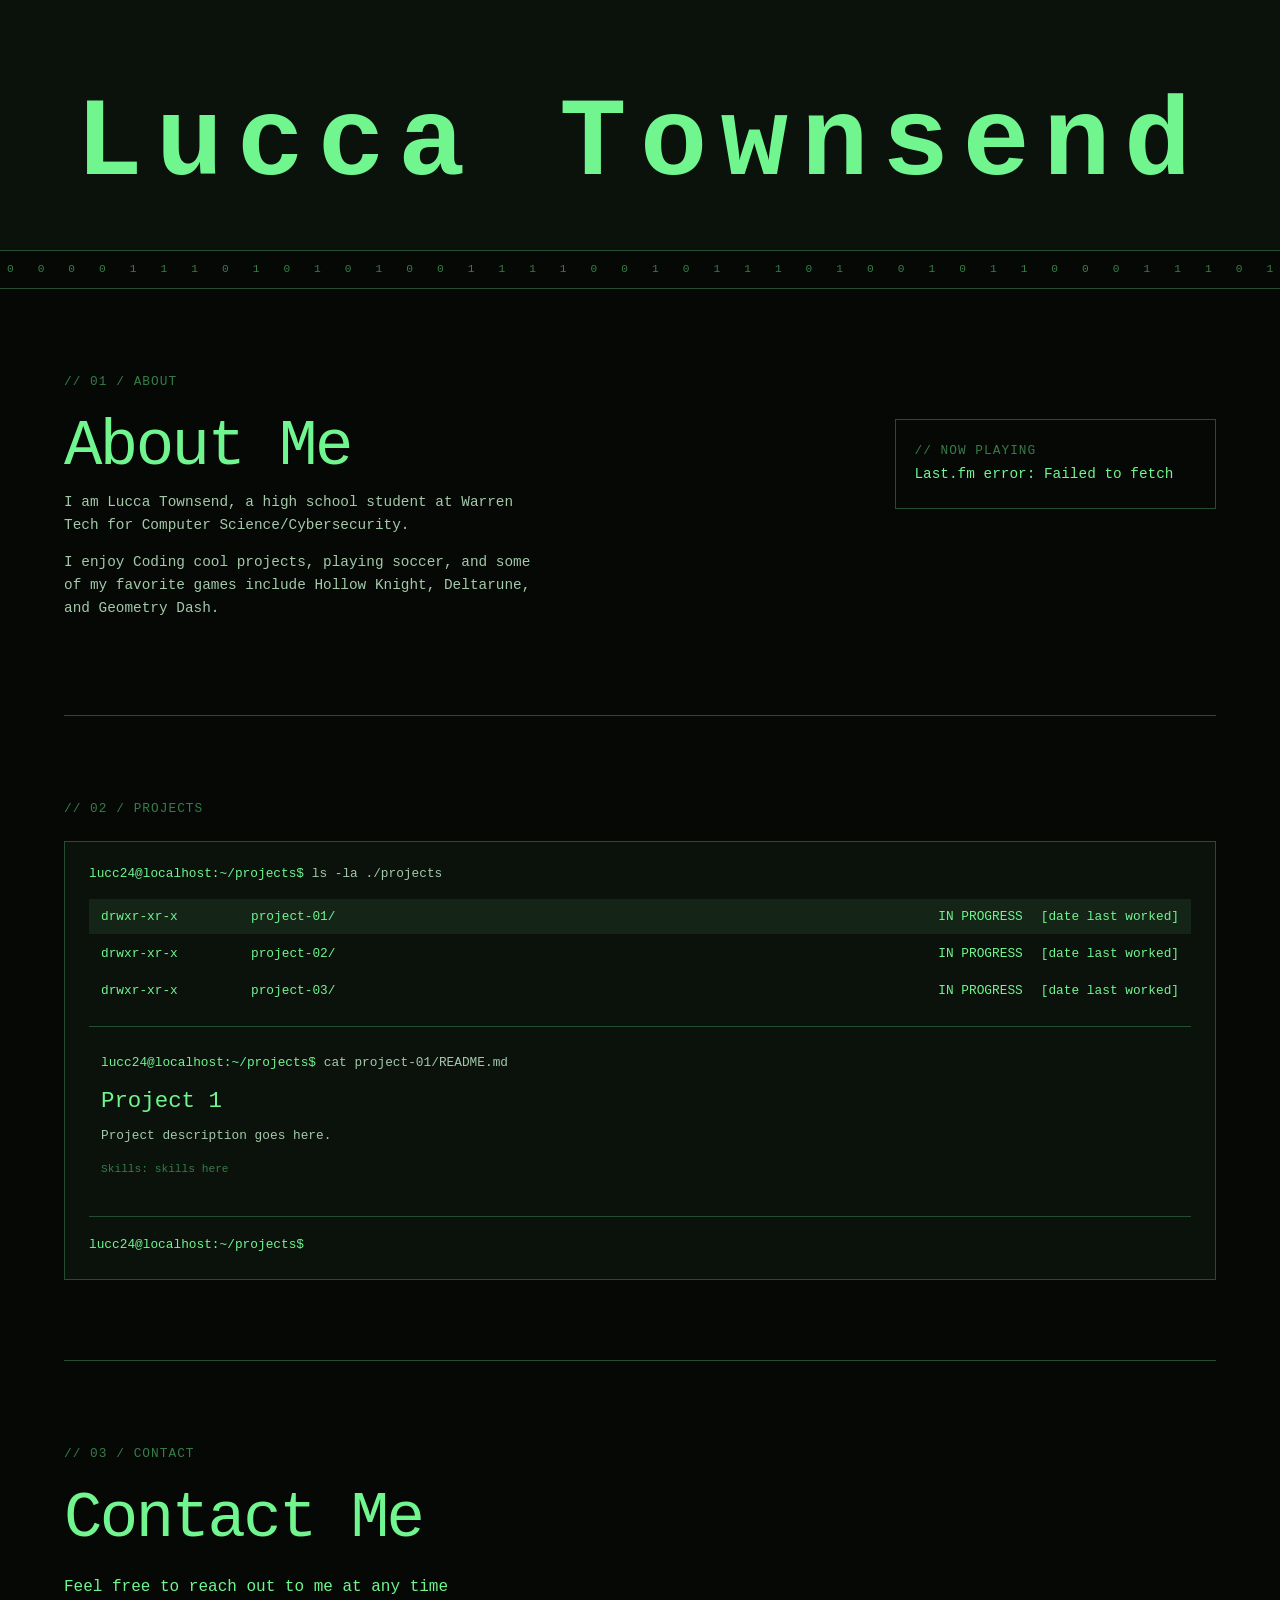
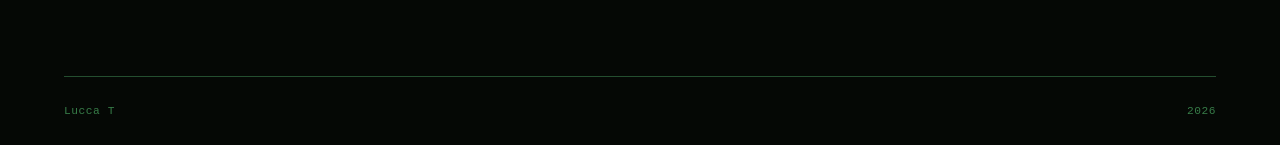
==== commit 02889f02: "fix lastfm key" ====
--- a/index.html
+++ b/index.html
@@ -20,7 +20,7 @@
                 <div class="about-text">
                     <h2>About Me</h2>
                     <p>I am Lucca Townsend, a high school student at Warren Tech for Computer Science/Cybersecurity.</p>
-                    <p>I enjoy Coding cool projects, playing soccer, and video games like Hollow Knight and Deltarune</p>
+                    <p>I enjoy Coding cool projects, playing soccer, and some of my favorite games include Hollow Knight, Deltarune, and Geometry Dash.</p>
                 </div>
                 <div class="image-box">
                     <p class="section-label">// NOW PLAYING</p>
@@ -138,7 +138,7 @@
                 });
             });
 
-            consttlastFmUsername = 'Lucc33';
+            const lastFmUsername = 'Lucc33';
             const lastFmApiKey = '7d7efadd2c796d8914ab1cd58b5594a8';
             const lastFmStatus = document.querySelector('#lastfm-status');
             const lastFmLink = document.querySelector('#lastfm-link');
--- a/style.css
+++ b/style.css
@@ -85,20 +85,33 @@
 .about-section {
     display: grid;
     gap: 30px;
-    grid-template-columns: 0.5fr 2fr 1fr;
-}
-
-.section-label,
-.work-heading p {
-    color: #377c48;
-    font-size: 0.7rem;
+    grid-template-columns: 1fr 0.4fr;
+    grid-template-rows: auto auto;
+}
+
+.section-label {
+    grid-column: 1/3;
+    grid-row: 1/2;
+    color: #377c48;
+    font-size: 0.8rem;
     letter-spacing: 0.08em;
     margin: 5px 0 0;
     text-transform: uppercase;
 }
 
+.work-heading p {
+    grid-column: 1/3;
+    grid-row: 2/3;
+    color: #377c48;
+    font-size: 0.8rem;
+    letter-spacing: 0.08em;
+    margin: 5px 0 0;
+    text-transform: uppercase;
+}
+
 .about-text {
-    grid-column: 2;
+    grid-column: 1/2;
+    grid-row: 2/3;
 }
 
 h2 {
@@ -249,11 +262,13 @@
     align-items: end;
     display: grid;
     gap: 30px;
-    grid-template-columns: 0.35fr 1fr 1fr;
+    grid-template-columns: 2fr 0.4fr;
+    grid-template-rows: auto auto;
 }
 
 .closing-section h2 {
-    grid-column: 2;
+    grid-column: 1/3;
+    grid-row: 2/3;
 }
 
 .contact-text {
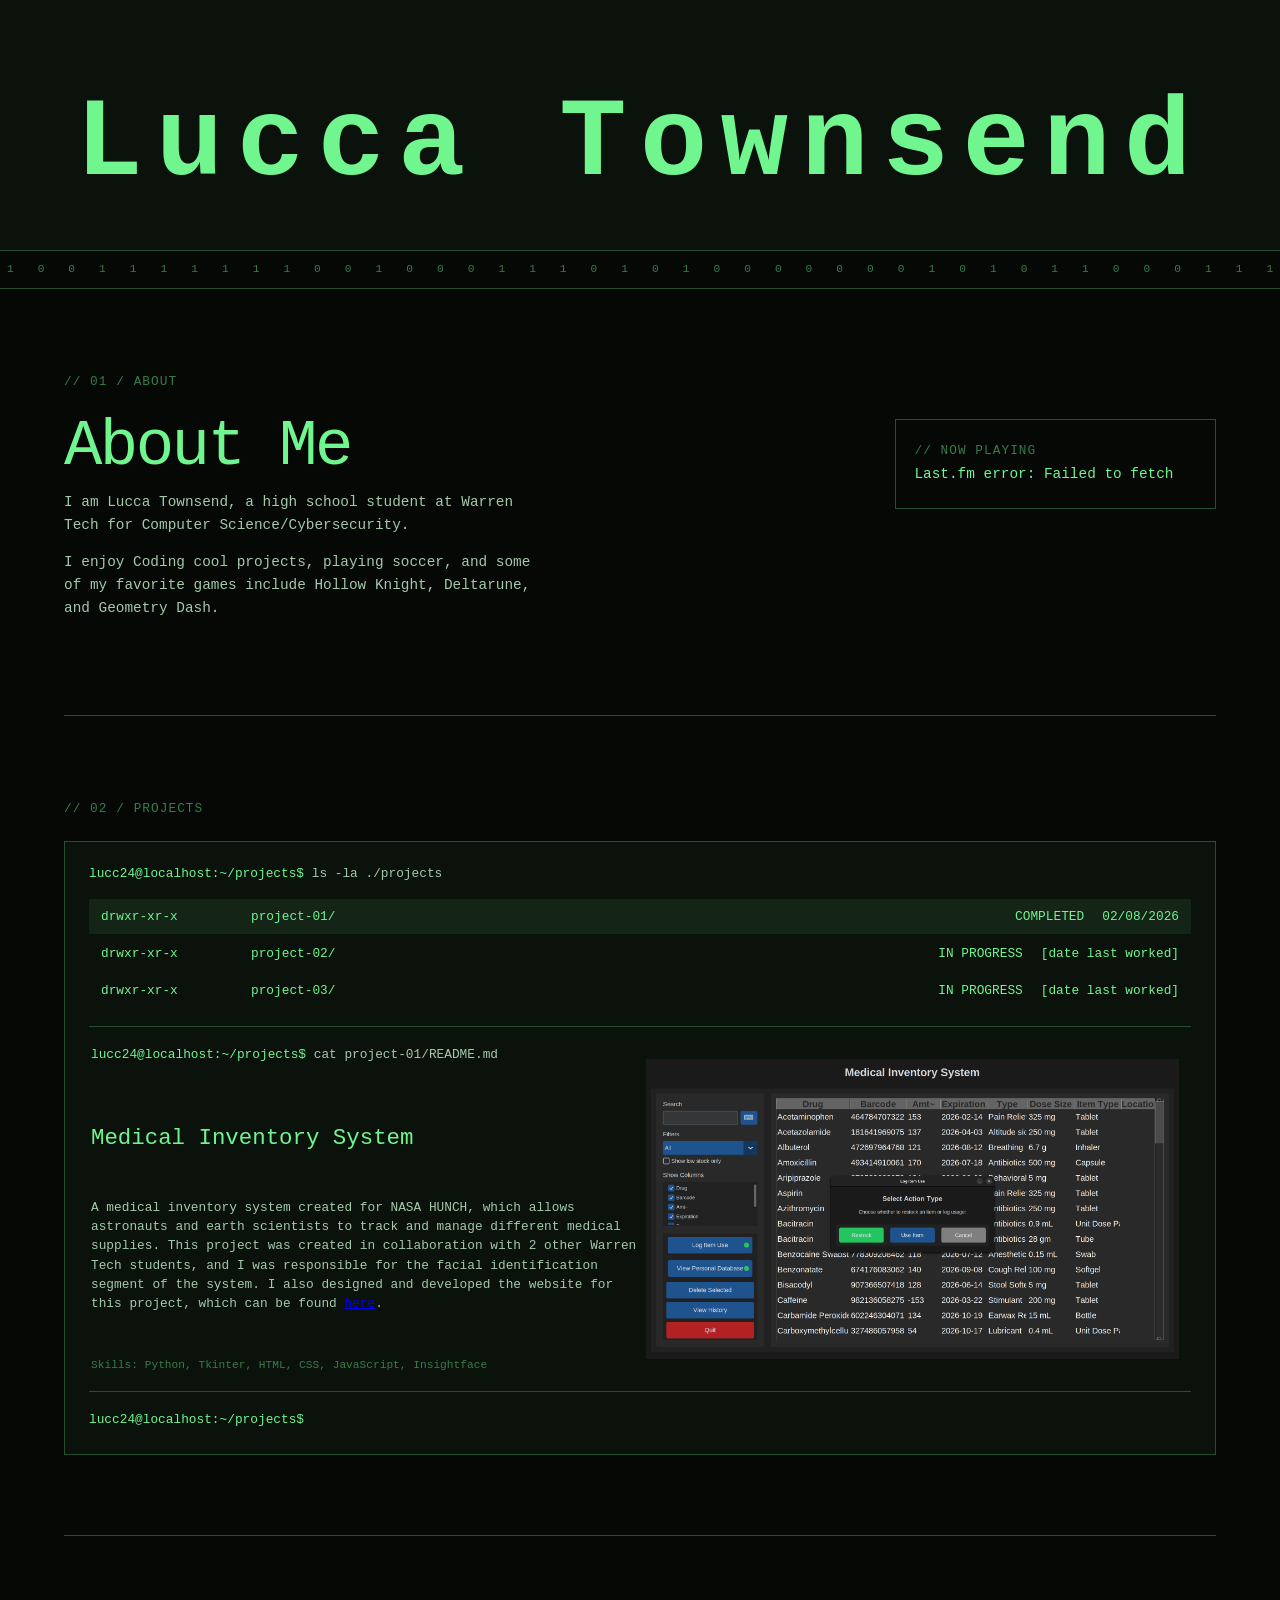
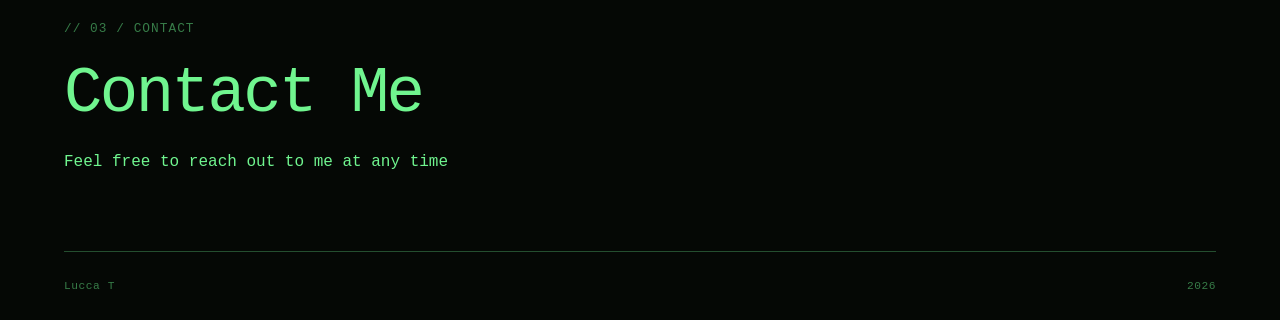
==== commit c5cee8d4: "yes" ====
--- a/index.html
+++ b/index.html
@@ -41,8 +41,8 @@
                             <span>drwxr-xr-x</span>
                             <span></span>
                             <strong>project-01/</strong>
-                            <span>IN PROGRESS</span>
-                            <span>[date last worked]</span>
+                            <span>COMPLETED</span>
+                            <span>02/08/2026</span>
                         </button>
                         <button class="project-entry" type="button" data-project="02">
                             <span>drwxr-xr-x</span>
@@ -61,9 +61,11 @@
                     </div>
                     <div class="project-detail">
                         <p class="terminal-command"><span class="prompt">lucc24@localhost:~/projects$</span> cat project-01/README.md</p>
-                        <h3>Project 1</h3>
-                        <p class="project-description">Project description goes here.</p>
-                        <p class="project-skills">Skills: skills here</p>
+                        <h3>Medical Inventory System</h3>
+                        <p class="project-description">A medical inventory system created for NASA HUNCH, which allows astronauts and earth scientists to track and manage different medical supplies. This project was created in collaboration with 2 other Warren Tech students, and I was responsible for the facial identification segment of the system. I also designed and developed the website for this project, which can be found <a href="https://dylansoule.github.io/Medical-Inventory-System-NASA-Hunch-25-26/">here</a>.</p>
+                        <p class="project-skills">Skills: Python, Tkinter, HTML, CSS, JavaScript, Insightface</p>
+                        <img src="newer_ui.png" alt="Project UI">
+                        </a>
                     </div>
                     <div class="terminal-input-line">
                         <span>lucc24@localhost:~/projects$</span>
@@ -101,9 +103,9 @@
 
             const projectDetails = {
                 '01': {
-                    name: 'Project 1',
-                    description: 'Project description goes here. ',
-                    Skills: 'skills here',
+                    name: 'Medical Inventory System',
+                    description: 'A medical inventory system created for NASA HUNCH, which allows astronauts and earth scientists to track and manage different medical supplies. This project was created in collaboration with 2 other Warren Tech students, and I was responsible for the facial identification segment of the system. I also designed and developed the website for this project, which can be found <a href="https://dylansoule.github.io/Medical-Inventory-System-NASA-Hunch-25-26/">here</a>.',
+                    Skills: 'Python, Tkinter, HTML, CSS, JavaScript, Insightface',
                 },
                 '02': {
                     name: 'Project 2',
--- a/style.css
+++ b/style.css
@@ -209,22 +209,26 @@
 }
 
 .project-detail {
+    display: grid;
+    grid-template-columns: 1fr;
+    grid-template-rows: auto auto auto;
+    gap: 0px;
     border-bottom: 1px solid #244e2f;
     min-height: 190px;
-    padding: 28px 12px 20px;
+    padding: 20px 12px 20px 2px ;
 }
 
 .project-detail h3 {
     font-size: 1.4rem;
     font-weight: normal;
-    margin: 0 0 12px;
+    margin: 0 0 1px;
 }
 
 .project-description {
     color: #a4c9aa;
     font-size: 0.8rem;
     line-height: 1.5;
-    margin: 0 0 18px;
+    margin: 0 0 0px;
     max-width: 560px;
 }
 
@@ -232,6 +236,15 @@
     color: #377c48;
     font-size: 0.7rem;
     margin: 0;
+}
+
+.project-detail img {
+    grid-column: 3/2;
+    grid-row: 1/4;
+    max-width: 100%;
+    height: 300px;
+    width: auto;
+    margin-top: 12px;
 }
 
 .terminal-input-line {
